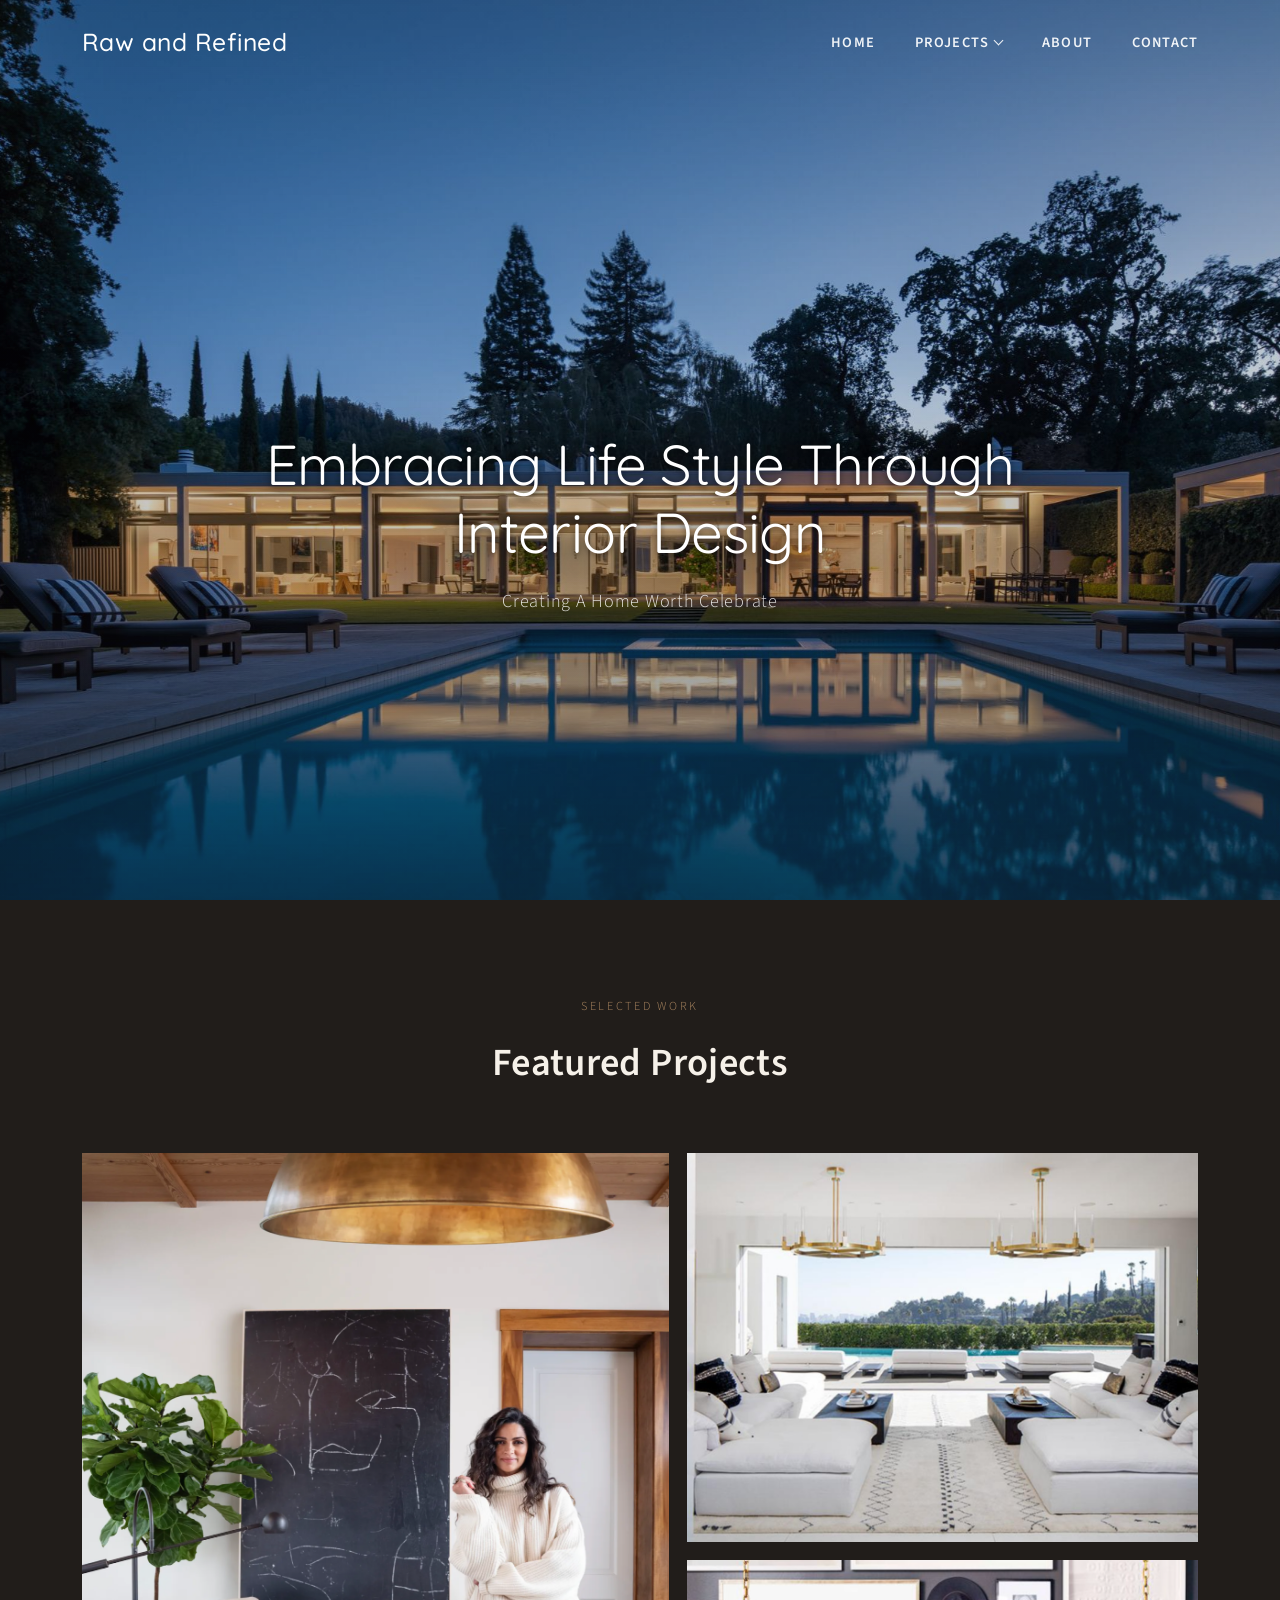
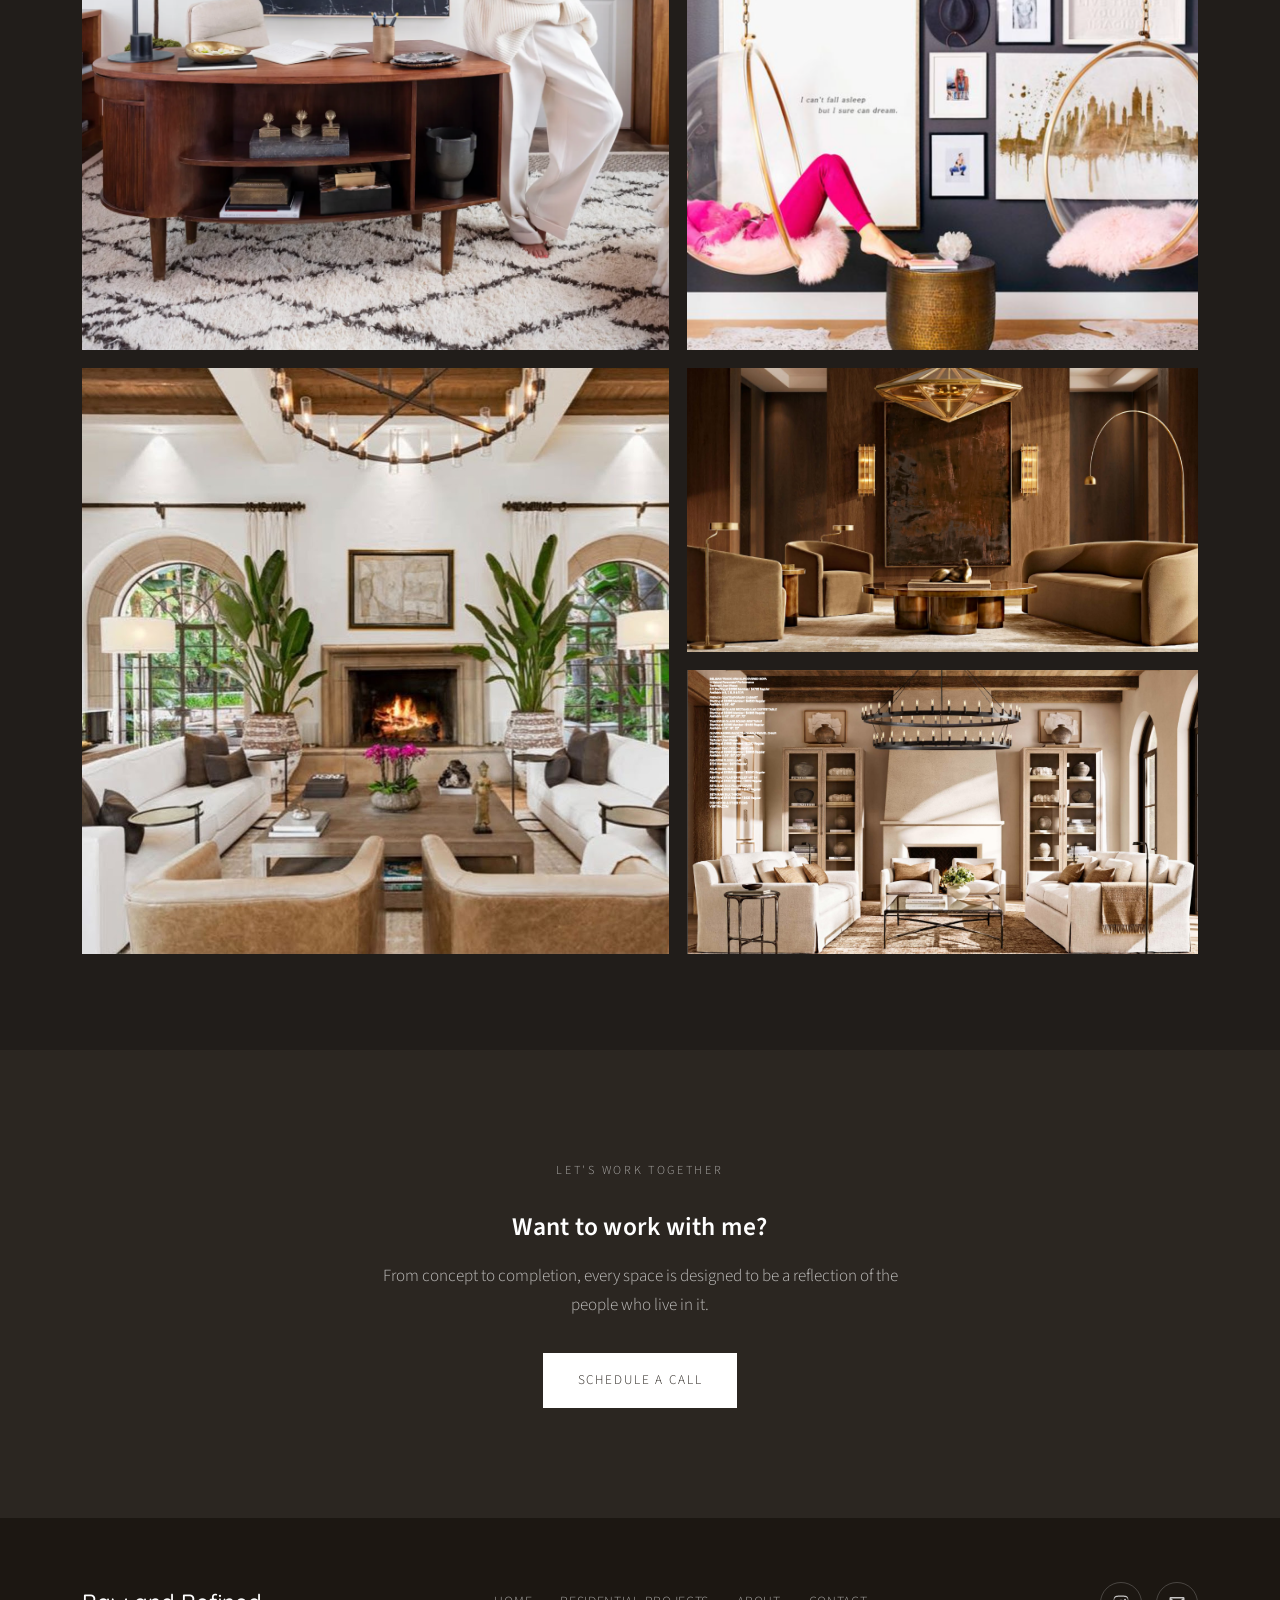
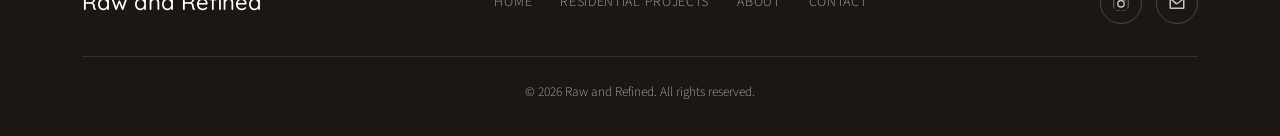
==== index.html @ 06f258f5 "Initial commit: Raw and Refined site rebuild Self-hosted static rebuild of the Raw and Refined Googl" ====
<!DOCTYPE html>
<html lang="en">
<head>
<meta charset="UTF-8">
<meta name="viewport" content="width=device-width, initial-scale=1.0">
<title>Raw and Refined | Interior Design</title>
<meta name="description" content="Raw and Refined — interior design studio creating homes worth celebrating. Residential design, styling, and set design.">
<link rel="icon" type="image/png" href="assets/img/favicon.png">
<link rel="stylesheet" href="assets/css/style.css?v=1788141513">
</head>
<body class="home-page">

<header class="site-header">
  <div class="container nav-inner">
    <a href="index.html" class="brand">Raw and Refined</a>
    <button class="menu-btn" aria-label="Toggle menu"><span></span></button>
    <nav>
      <ul class="nav-links">
        <li><a href="index.html">Home</a></li>
        <li class="nav-item-has-children">
          <a href="projects/index.html">Projects</a>
          <ul class="submenu">
            <li><a href="projects/villa-mariposa.html">Villa Mariposa</a></li>
            <li><a href="projects/anderson-residence.html">Anderson Residence</a></li>
            <li><a href="projects/camila-mcconaughey.html">Camila McConaughey</a></li>
            <li><a href="projects/casa-bella.html">Casa Bella</a></li>
            <li><a href="projects/catalogue-set-design.html">Catalogue Set Design</a></li>
          </ul>
        </li>
        <li><a href="about.html">About</a></li>
        <li><a href="contact.html">Contact</a></li>
      </ul>
    </nav>
  </div>
</header>

<section class="hero">
  <div class="hero-bg" style="background-image:url('assets/img/home/hero.jpg');"></div>
  <div class="container hero-inner">
    <h1 class="reveal-line reveal-h1">Embracing Life Style Through Interior Design</h1>
    <p class="hero-sub reveal-line reveal-sub">Creating A Home Worth Celebrate</p>
    <a href="contact.html" class="btn btn-light reveal-line reveal-cta">Want to work with me? Schedule a call</a>
  </div>
  <div class="hero-scroll" aria-hidden="true">&darr;</div>
</section>

<section>
  <div class="container">
    <div class="section-head">
      <p class="eyebrow">Selected Work</p>
      <h2>Featured Projects</h2>
    </div>
    <div class="grid-gallery">
      <div class="gg-row">
        <a class="gg-tall" href="projects/camila-mcconaughey.html"><img src="assets/img/gallery/home-1.jpg" alt="Camila McConaughey"></a>
        <div class="gg-stack">
          <a href="projects/casa-bella.html"><img src="assets/img/gallery/home-2.jpg" alt="Casa Bella"></a>
          <a href="projects/index.html"><img src="assets/img/gallery/home-3.jpg" alt="All Residential Projects"></a>
        </div>
      </div>
      <div class="gg-row">
        <div class="gg-stack">
          <a href="projects/catalogue-set-design.html"><img src="assets/img/gallery/home-4.jpg" alt="Catalogue Set Design"></a>
          <a href="projects/catalogue-set-design.html"><img src="assets/img/gallery/home-5.jpg" alt="Catalogue Set Design"></a>
        </div>
        <a class="gg-tall" href="projects/villa-mariposa.html"><img src="assets/img/gallery/home-6.jpg" alt="Villa Mariposa"></a>
      </div>
    </div>
  </div>
</section>

<section class="cta-band">
  <div class="container">
    <p class="eyebrow" style="color:rgba(255,255,255,0.6);">Let's Work Together</p>
    <h2>Want to work with me?</h2>
    <p>From concept to completion, every space is designed to be a reflection of the people who live in it.</p>
    <a href="contact.html" class="btn btn-light">Schedule a call</a>
  </div>
</section>

<footer class="site-footer">
  <div class="container">
    <div class="footer-inner">
      <div class="footer-brand">Raw and Refined</div>
      <ul class="footer-links">
        <li><a href="index.html">Home</a></li>
        <li><a href="projects/index.html">Residential Projects</a></li>
        <li><a href="about.html">About</a></li>
        <li><a href="contact.html">Contact</a></li>
      </ul>
      <div class="footer-social">
        <a class="icon-link" href="https://www.instagram.com/fabglamiedputri/" target="_blank" rel="noopener" aria-label="Instagram">
          <svg viewBox="0 0 24 24"><path d="M12 2.16c3.2 0 3.58.01 4.85.07 1.17.05 1.8.25 2.23.41.56.22.96.48 1.38.9.42.42.68.82.9 1.38.16.42.36 1.06.41 2.23.06 1.27.07 1.65.07 4.85s-.01 3.58-.07 4.85c-.05 1.17-.25 1.8-.41 2.23-.22.56-.48.96-.9 1.38-.42.42-.82.68-1.38.9-.42.16-1.06.36-2.23.41-1.27.06-1.65.07-4.85.07s-3.58-.01-4.85-.07c-1.17-.05-1.8-.25-2.23-.41-.56-.22-.96-.48-1.38-.9-.42-.42-.68-.82-.9-1.38-.16-.42-.36-1.06-.41-2.23-.06-1.27-.07-1.65-.07-4.85s.01-3.58.07-4.85c.05-1.17.25-1.8.41-2.23.22-.56.48-.96.9-1.38.42-.42.82-.68 1.38-.9.42-.16 1.06-.36 2.23-.41C8.42 2.17 8.8 2.16 12 2.16zm0 1.62c-3.14 0-3.5.01-4.74.07-1.03.05-1.6.22-1.97.36-.5.19-.85.42-1.22.8-.38.37-.6.72-.8 1.22-.14.37-.3.94-.36 1.97-.06 1.24-.07 1.6-.07 4.74s.01 3.5.07 4.74c.05 1.03.22 1.6.36 1.97.19.5.42.85.8 1.22.37.38.72.6 1.22.8.37.14.94.3 1.97.36 1.24.06 1.6.07 4.74.07s3.5-.01 4.74-.07c1.03-.05 1.6-.22 1.97-.36.5-.19.85-.42 1.22-.8.38-.37.6-.72.8-1.22.14-.37.3-.94.36-1.97.06-1.24.07-1.6.07-4.74s-.01-3.5-.07-4.74c-.05-1.03-.22-1.6-.36-1.97-.19-.5-.42-.85-.8-1.22a3.27 3.27 0 0 0-1.22-.8c-.37-.14-.94-.3-1.97-.36-1.24-.06-1.6-.07-4.74-.07zm0 4.05a5.17 5.17 0 1 1 0 10.34 5.17 5.17 0 0 1 0-10.34zm0 8.53a3.36 3.36 0 1 0 0-6.72 3.36 3.36 0 0 0 0 6.72zm6.58-8.74a1.21 1.21 0 1 1-2.42 0 1.21 1.21 0 0 1 2.42 0z"/></svg>
        </a>
        <a class="icon-link" href="mailto:putri@rawandrefinedco.com" aria-label="Email">
          <svg viewBox="0 0 24 24"><path d="M2 5.5A1.5 1.5 0 0 1 3.5 4h17A1.5 1.5 0 0 1 22 5.5v13a1.5 1.5 0 0 1-1.5 1.5h-17A1.5 1.5 0 0 1 2 18.5v-13zm2.2.5 7.36 5.75a.7.7 0 0 0 .88 0L19.8 6H4.2zM20 7.9l-6.98 5.46a2.7 2.7 0 0 1-3.34 0L4 7.9V18h16V7.9z"/></svg>
        </a>
      </div>
    </div>
    <div class="footer-bottom">&copy; 2026 Raw and Refined. All rights reserved.</div>
  </div>
</footer>

<script src="assets/js/main.js?v=1788141513"></script>
</body>
</html>
---- assets/css/style.css ----
/* Raw and Refined — Interior Design
   Self-hosted rebuild of the Google Sites original. */

@import url('https://fonts.googleapis.com/css2?family=Quicksand:wght@300;400;500;600;700&family=Source+Sans+Pro:wght@400;600;700&display=swap');

:root {
  --color-bg: #faf7f2;
  --color-bg-alt: #f1ebe1;
  --color-text: #2b2621;
  --color-text-soft: #6b6259;
  --color-line: #e2d9cb;
  --color-accent: #a9855f;
  --color-overlay: rgba(20, 16, 12, 0.38);
  --font-display: 'Quicksand', -apple-system, 'Segoe UI', sans-serif;
  --font-body: 'Source Sans Pro', -apple-system, 'Segoe UI', sans-serif;
  --container: 1180px;
  --nav-height: 84px;
}

* { box-sizing: border-box; }

html { scroll-behavior: smooth; font-size: 17px; }

body {
  margin: 0;
  background: var(--color-bg);
  color: var(--color-text);
  font-family: var(--font-body);
  font-weight: 300;
  line-height: 1.7;
  -webkit-font-smoothing: antialiased;
}

body.home-page { background: #211d1a; }
body.home-page .section-head h2 { color: #f6f1e9; }
body.home-page .section-head .eyebrow { color: var(--color-accent); }

img { max-width: 100%; display: block; }

a { color: inherit; text-decoration: none; }

.container {
  max-width: var(--container);
  margin: 0 auto;
  padding: 0 32px;
}

h1, h2, h3, h4 {
  font-family: var(--font-body);
  font-weight: 600;
  letter-spacing: 0.01em;
  margin: 0 0 0.5em;
}

h1 {
  font-family: var(--font-display);
  font-weight: 400;
  letter-spacing: -0.01em;
}

p { margin: 0 0 1.2em; }

.eyebrow {
  font-family: var(--font-body);
  font-size: 0.72rem;
  letter-spacing: 0.22em;
  text-transform: uppercase;
  color: var(--color-accent);
}

/* ---------- Header / Nav ---------- */

.site-header {
  position: fixed;
  top: 0; left: 0; right: 0;
  z-index: 100;
  height: var(--nav-height);
  display: flex;
  align-items: center;
  transition: background 0.35s ease, box-shadow 0.35s ease;
}

.site-header.is-solid,
.site-header.is-open {
  background: rgba(0, 0, 0, 0.8);
  box-shadow: none;
  backdrop-filter: blur(8px);
}

.nav-inner {
  width: 100%;
  display: flex;
  align-items: center;
  justify-content: space-between;
}

.brand {
  font-family: var(--font-display);
  font-size: 1.45rem;
  font-weight: 500;
  letter-spacing: 0.02em;
  color: #fff;
  transition: color 0.35s ease;
}

.nav-links {
  display: flex;
  align-items: center;
  gap: 40px;
  list-style: none;
  margin: 0; padding: 0;
}

.nav-links a, .nav-toggle-label {
  font-size: 0.85rem;
  font-weight: 600;
  letter-spacing: 0.08em;
  text-transform: uppercase;
  color: #fff;
  transition: color 0.35s ease, opacity 0.2s ease;
  opacity: 0.92;
}

@media (min-width: 881px) {
  .site-header.is-solid .submenu a,
  .site-header.is-open .submenu a { color: #f1ebe1; }
}

.nav-links a:hover { opacity: 1; color: var(--color-accent); }

.nav-item-has-children { position: relative; }

.nav-item-has-children > a::after {
  content: '';
  display: inline-block;
  width: 6px; height: 6px;
  margin-left: 6px;
  border-right: 1px solid currentColor;
  border-bottom: 1px solid currentColor;
  transform: translateY(-3px) rotate(45deg);
}

.submenu {
  position: absolute;
  top: 100%;
  left: -20px;
  min-width: 230px;
  padding: 14px 0;
  margin: 14px 0 0;
  list-style: none;
  background: #211c17;
  box-shadow: 0 18px 40px rgba(0,0,0,0.25);
  opacity: 0;
  visibility: hidden;
  transform: translateY(8px);
  transition: opacity 0.25s ease, transform 0.25s ease, visibility 0.25s ease;
}
.submenu li { margin: 0; padding: 0; }

.nav-item-has-children:hover .submenu,
.nav-item-has-children:focus-within .submenu,
.nav-item-has-children.is-open .submenu {
  opacity: 1;
  visibility: visible;
  transform: translateY(0);
}

.submenu a {
  display: block;
  padding: 10px 24px;
  color: #f1ebe1;
  opacity: 0.85;
  font-size: 0.8rem;
}
.submenu a:hover { opacity: 1; color: var(--color-accent); background: rgba(255,255,255,0.04); }

.nav-toggle {
  display: none;
}

/* Mobile nav */
.menu-btn {
  display: none;
  width: 26px; height: 20px;
  position: relative;
  background: none; border: 0; cursor: pointer;
  z-index: 110;
}
.menu-btn span, .menu-btn::before, .menu-btn::after {
  content: '';
  position: absolute; left: 0; right: 0;
  height: 1.5px;
  background: #fff;
  transition: all 0.3s ease;
}
.menu-btn::before { top: 0; }
.menu-btn span { top: 9px; }
.menu-btn::after { top: 18px; }

.site-header.is-open .menu-btn::before { transform: translateY(9px) rotate(45deg); }
.site-header.is-open .menu-btn span { opacity: 0; }
.site-header.is-open .menu-btn::after { transform: translateY(-9px) rotate(-45deg); }

@media (max-width: 880px) {
  .menu-btn { display: block; margin-left: auto; }
  .nav-links {
    position: fixed;
    top: var(--nav-height); left: 0; right: 0;
    height: calc(100vh - var(--nav-height));
    background: rgba(0, 0, 0, 0.8);
    backdrop-filter: blur(8px);
    flex-direction: column;
    align-items: flex-start;
    gap: 0;
    padding: 12px 32px 40px;
    transform: translateX(100%);
    transition: transform 0.35s ease;
    overflow-y: auto;
  }
  .site-header.is-open .nav-links { transform: translateX(0); }
  .nav-links li { width: 100%; border-bottom: 1px solid rgba(255,255,255,0.15); }
  .nav-links a, .nav-toggle-label { display: block; padding: 16px 0; }
  .submenu {
    position: static; opacity: 1; visibility: visible; transform: none;
    background: none; box-shadow: none; margin: 0 0 8px; padding: 0;
    display: block;
  }
  .submenu li { border-bottom: none; width: auto; }
  .submenu a { color: #f1ebe1; padding: 12px 24px; opacity: 0.9; }
  .submenu a:hover { opacity: 1; }
  .nav-item-has-children > a::after { display: none; }
}

/* ---------- Hero ---------- */

.hero {
  position: relative;
  height: 100vh;
  min-height: 560px;
  display: flex;
  align-items: flex-end;
  overflow: hidden;
  color: #fff;
}

.hero-bg {
  position: absolute; inset: 0;
  z-index: 0;
  background-size: cover;
  background-position: center;
  opacity: 0;
  transform: scale(1);
  animation: heroFadeIn 2.2s ease-out forwards, heroZoomIn 16s ease-out forwards;
}

@keyframes heroFadeIn {
  from { opacity: 0; }
  to { opacity: 1; }
}

@keyframes heroZoomIn {
  from { transform: scale(1); }
  to { transform: scale(1.15); }
}

.hero::before {
  content: '';
  position: absolute; inset: 0;
  z-index: 1;
  background: linear-gradient(180deg, rgba(15,12,9,0.35) 0%, rgba(15,12,9,0.15) 45%, rgba(15,12,9,0.55) 100%);
}

.hero-inner {
  position: relative;
  z-index: 2;
  width: 100%;
  padding-bottom: 96px;
  text-align: center;
}

.hero h1 {
  font-size: clamp(2.1rem, 4.4vw, 3.6rem);
  font-weight: 400;
  line-height: 1.2;
  max-width: 820px;
  margin: 0 auto 0.35em;
  text-shadow: 0 2px 6px rgba(0,0,0,0.5), 0 10px 30px rgba(0,0,0,0.45);
}

.hero p.hero-sub {
  font-family: var(--font-body);
  font-size: calc(0.95rem + 2px);
  letter-spacing: 0.04em;
  color: rgba(255,255,255,0.85);
  margin-bottom: 2em;
  text-shadow: 0 2px 6px rgba(0,0,0,0.55), 0 6px 20px rgba(0,0,0,0.4);
}

.reveal-line {
  opacity: 0;
  transform: translateY(28px);
}
.hero .reveal-line {
  transition-property: opacity, transform;
  transition-timing-function: cubic-bezier(0.16, 1, 0.3, 1);
}
.hero .reveal-h1 { transition-duration: 1.5s; }
.hero .reveal-sub { transition-duration: 2s; }
.hero .reveal-cta {
  transition-property: opacity, transform, background, color;
  transition-duration: 1.5s, 1.5s, 0.3s, 0.3s;
  transition-timing-function: cubic-bezier(0.16, 1, 0.3, 1), cubic-bezier(0.16, 1, 0.3, 1), ease, ease;
}
.reveal-line.is-visible {
  opacity: 1;
  transform: translateY(0);
}

.hero-scroll {
  position: absolute;
  z-index: 2;
  bottom: 34px; left: 50%;
  transform: translateX(-50%);
  width: 34px; height: 34px;
  border: 1px solid rgba(255,255,255,0.6);
  border-radius: 50%;
  display: flex; align-items: center; justify-content: center;
  animation: bob 2.4s ease-in-out infinite;
  opacity: 0;
  transition: opacity 1s ease;
}
.hero-scroll.is-visible { opacity: 1; }
@keyframes bob { 0%,100% { transform: translate(-50%,0); } 50% { transform: translate(-50%,6px); } }

/* Page (non-hero) header banner for interior pages */
.page-banner {
  height: 50vh;
  min-height: 420px;
  position: relative;
  background-size: cover;
  background-position: center;
  display: flex;
  align-items: center;
  color: #fff;
}
.page-banner::before {
  content: '';
  position: absolute; inset: 0;
  background: linear-gradient(180deg, rgba(15,12,9,0.3) 0%, rgba(15,12,9,0.58) 100%);
}
.page-banner-inner { position: relative; padding-top: var(--nav-height); text-align: center; width: 100%; }
.page-banner .eyebrow { color: rgba(255,255,255,0.75); font-weight: 600; }
.page-banner h1 {
  display: inline-block;
  font-size: clamp(2rem, 4vw, 3rem);
  font-weight: 600;
  border: 2px solid rgba(255,255,255,0.85);
  padding: 22px 40px;
  margin: 0 0 0.6em;
}
.page-banner .meta {
  display: flex; gap: 28px; flex-wrap: wrap; justify-content: center;
  font-size: 0.78rem; font-weight: 600; letter-spacing: 0.1em; text-transform: uppercase;
  color: #fff; margin-top: 14px;
}

/* ---------- Buttons ---------- */

.btn {
  display: inline-block;
  padding: 15px 34px;
  border: 1px solid currentColor;
  font-size: 0.78rem;
  letter-spacing: 0.14em;
  text-transform: uppercase;
  transition-property: background, color;
  transition-duration: 0.3s;
  transition-timing-function: ease;
}
.btn-light { color: var(--color-text); background: #fff; border-color: #fff; }
.hero .btn-light { box-shadow: 0 4px 20px rgba(0,0,0,0.35); }
.btn-light:hover { background: transparent; color: #fff; border-color: #fff; }
.btn-dark { color: var(--color-text); border-color: var(--color-text); }
.btn-dark:hover { background: var(--color-text); color: var(--color-bg); }

/* ---------- Sections ---------- */

section { padding: 96px 0; }
.section-tight { padding: 64px 0; }
.section-alt { background: var(--color-bg-alt); }

.section-head { max-width: 640px; margin: 0 auto 56px; text-align: center; }
.section-head h2 { font-size: clamp(1.8rem, 3vw, 2.5rem); }

/* Gallery grid on home — masonry: one tall image beside a stacked pair */
.grid-gallery {
  display: flex;
  flex-direction: column;
  gap: 18px;
}
.gg-row {
  display: flex;
  gap: 18px;
  align-items: stretch;
}
.gg-row:nth-child(even) { flex-direction: row-reverse; }
.gg-tall {
  flex: 1.15;
  position: relative;
  display: block;
  overflow: hidden;
}
.gg-stack {
  flex: 1;
  display: flex;
  flex-direction: column;
  gap: 18px;
}
.gg-stack a {
  flex: 1;
  position: relative;
  display: block;
  overflow: hidden;
  min-height: 0;
}
.grid-gallery img {
  width: 100%; height: 100%; object-fit: cover;
  transition: transform 0.6s ease;
}
.grid-gallery a:hover img { transform: scale(1.06); }

@media (max-width: 720px) {
  .gg-row, .gg-row:nth-child(even) { flex-direction: column; }
  .gg-stack { flex-direction: row; }
}

/* Project cards (projects index) */
.project-grid {
  display: grid;
  grid-template-columns: repeat(2, 1fr);
  gap: 40px 32px;
}
.project-card { display: block; }
.project-card .thumb {
  aspect-ratio: 3/2;
  overflow: hidden;
  margin-bottom: 20px;
}
.project-card img { width: 100%; height: 100%; object-fit: cover; transition: transform 0.6s ease; }
.project-card:hover img { transform: scale(1.05); }
.project-card h3 { font-size: 1.5rem; margin-bottom: 0.2em; }
.project-card .loc { font-size: 0.78rem; letter-spacing: 0.08em; text-transform: uppercase; color: var(--color-text-soft); }

@media (max-width: 720px) {
  .project-grid { grid-template-columns: 1fr; }
}

/* Project detail body */
.project-copy {
  max-width: 760px;
  margin: 0 auto 64px;
}
.project-copy p { color: var(--color-text-soft); font-size: 1.02rem; }

.reveal-on-scroll {
  opacity: 0;
  transform: translateY(28px);
  transition: opacity 0.7s ease, transform 0.7s ease;
}
.reveal-on-scroll.is-visible {
  opacity: 1;
  transform: translateY(0);
}

.project-photos {
  display: flex;
  flex-direction: column;
  gap: 24px;
}
.project-photos img { width: 100%; }

@media (max-width: 720px) {
  .project-photos { gap: 14px; }
}

/* CTA band */
.cta-band {
  text-align: center;
  padding: 110px 0;
  background: var(--color-text);
  color: #fff;
}
.cta-band h2 { color: #fff; }
.cta-band p { color: rgba(255,255,255,0.7); max-width: 520px; margin: 0 auto 2em; }

/* About page */
.about-block { max-width: 760px; margin: 0 auto; }
.about-block h3 { font-size: 1.6rem; margin-top: 1.6em; }
.about-block p { color: var(--color-text-soft); }

/* Contact / bio page */
.bio-layout {
  display: grid;
  grid-template-columns: 220px 1fr;
  gap: 56px;
  align-items: start;
}
.bio-layout-single { grid-template-columns: 1fr; max-width: 760px; }
.career-logo {
  width: 88px;
  margin-bottom: 12px;
}
.bio-name { font-size: 2rem; margin-bottom: 0.1em; }
.bio-title { color: var(--color-accent); font-size: 0.85rem; letter-spacing: 0.08em; text-transform: uppercase; margin-bottom: 1.4em; }
.bio-block p { color: var(--color-text-soft); }
.contact-links { display: flex; gap: 18px; margin-top: 1.6em; }
.icon-link {
  width: 42px; height: 42px;
  border: 1px solid var(--color-line);
  border-radius: 50%;
  display: flex; align-items: center; justify-content: center;
  transition: background 0.3s ease, border-color 0.3s ease;
}
.icon-link:hover { background: var(--color-text); border-color: var(--color-text); }
.icon-link:hover svg { fill: #fff; }
.icon-link svg { width: 18px; height: 18px; fill: var(--color-text); transition: fill 0.3s ease; }

.timeline { margin-top: 2.4em; }
.timeline-row {
  display: grid;
  grid-template-columns: 130px 1fr;
  gap: 24px;
  padding: 20px 0;
  border-top: 1px solid var(--color-line);
}
.timeline-row:last-child { border-bottom: 1px solid var(--color-line); }
.timeline-year { font-family: var(--font-display); font-size: 1.1rem; color: var(--color-accent); }
.timeline-row h4 { margin: 0 0 0.2em; font-size: 1.05rem; }
.timeline-row p { margin: 0; color: var(--color-text-soft); font-size: 0.95rem; }

@media (max-width: 720px) {
  .bio-layout { grid-template-columns: 1fr; }
  .timeline-row { grid-template-columns: 90px 1fr; }
}

/* ---------- Footer ---------- */

.site-footer {
  background: #1c1712;
  color: rgba(255,255,255,0.6);
  padding: 64px 0 32px;
}
.footer-inner {
  display: flex;
  justify-content: space-between;
  align-items: center;
  flex-wrap: wrap;
  gap: 24px;
  padding-bottom: 32px;
  border-bottom: 1px solid rgba(255,255,255,0.1);
}
.footer-brand { font-family: var(--font-display); font-size: 1.3rem; font-weight: 500; color: #fff; }
.footer-links { display: flex; gap: 28px; list-style: none; margin: 0; padding: 0; font-size: 0.82rem; letter-spacing: 0.05em; text-transform: uppercase; }
.footer-links a:hover { color: var(--color-accent); }
.footer-social { display: flex; gap: 14px; }
.footer-social .icon-link { border-color: rgba(255,255,255,0.2); }
.footer-social .icon-link svg { fill: rgba(255,255,255,0.75); }
.footer-social .icon-link:hover { background: var(--color-accent); border-color: var(--color-accent); }
.footer-social .icon-link:hover svg { fill: #fff; }
.footer-bottom { padding-top: 24px; font-size: 0.78rem; text-align: center; }
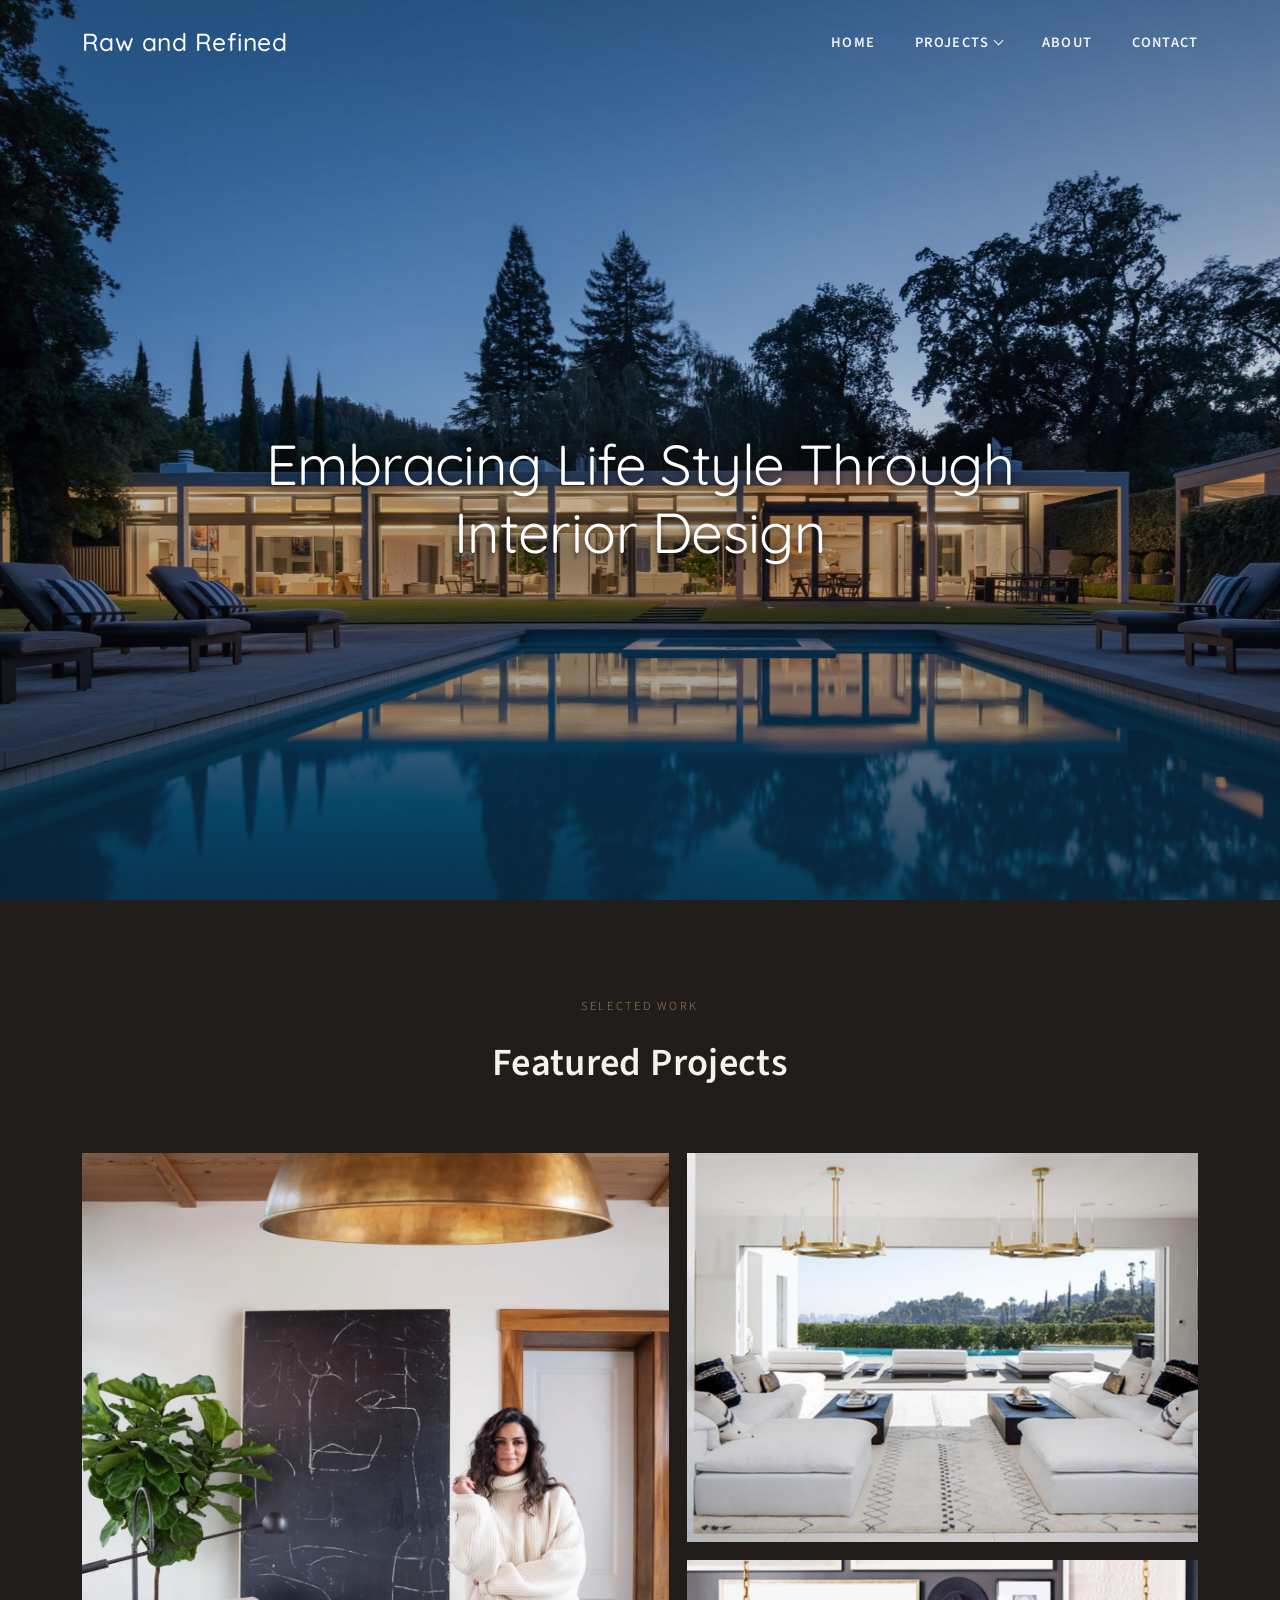
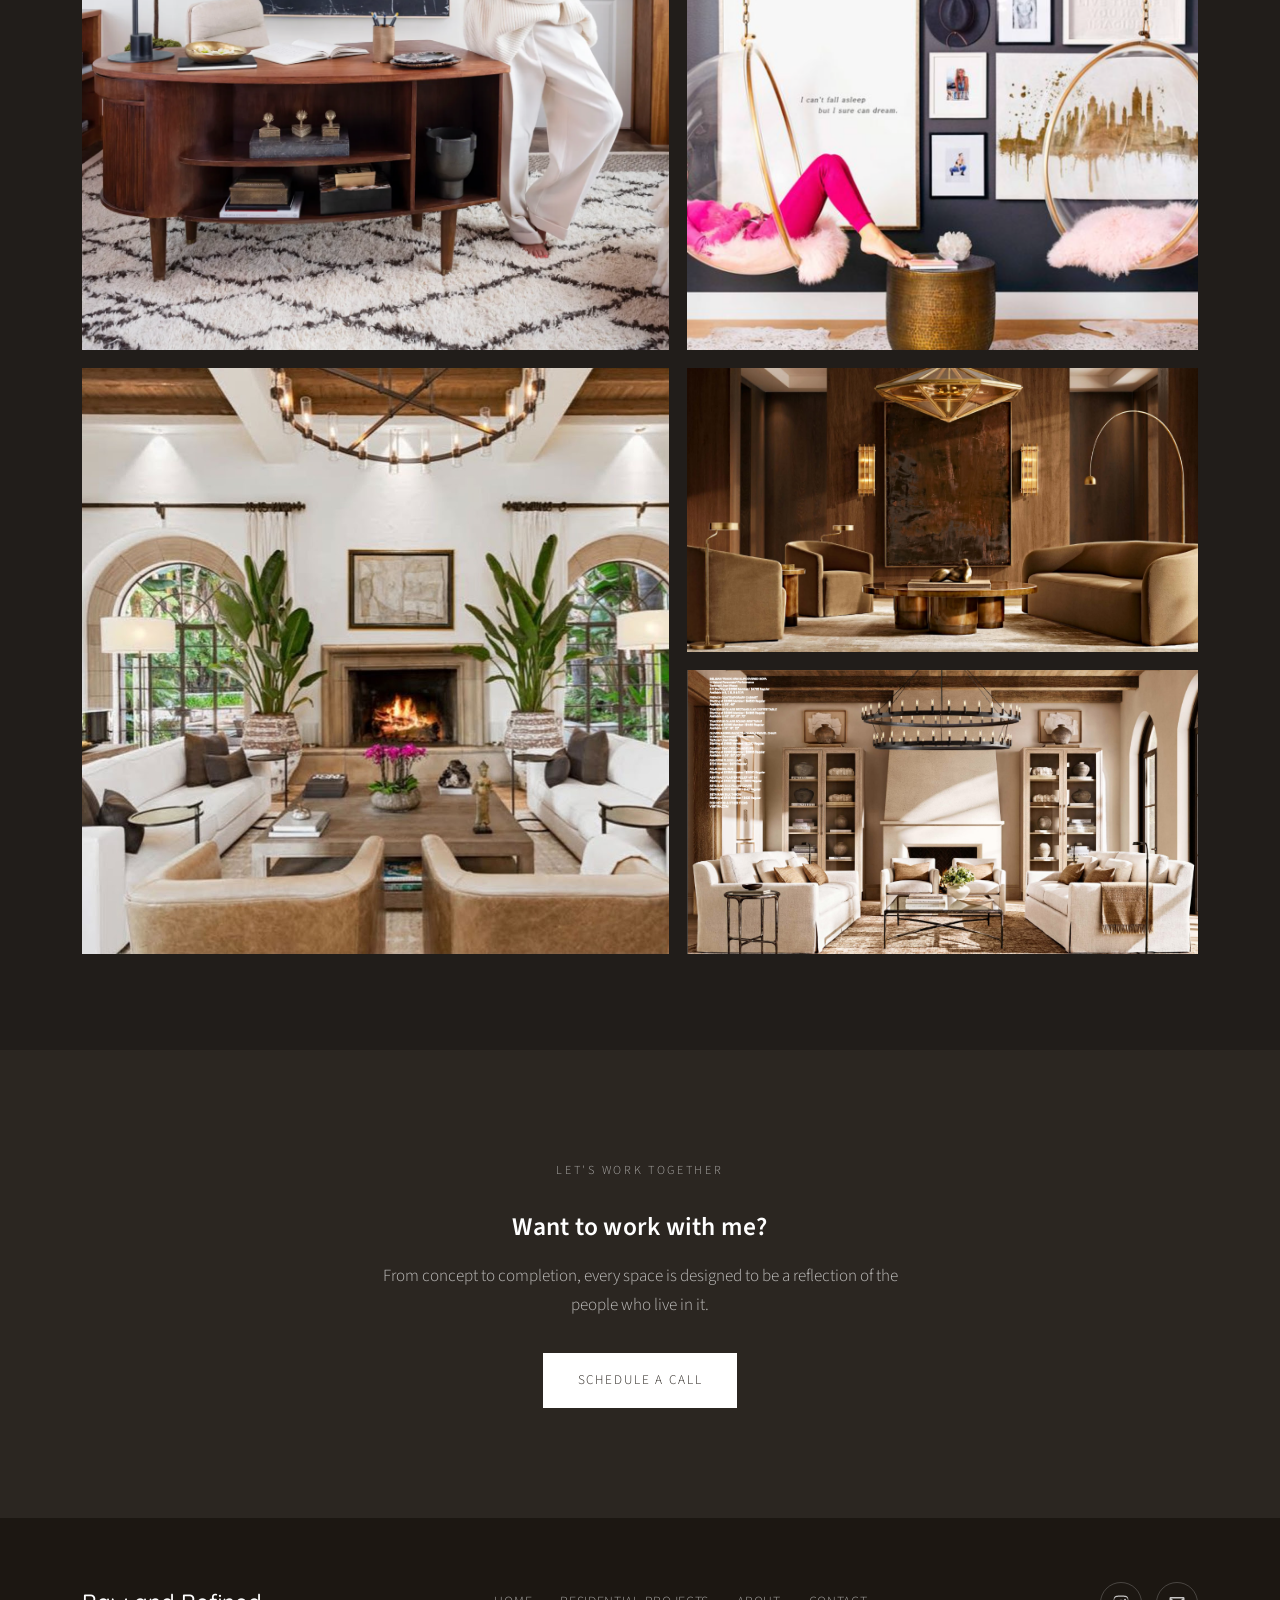
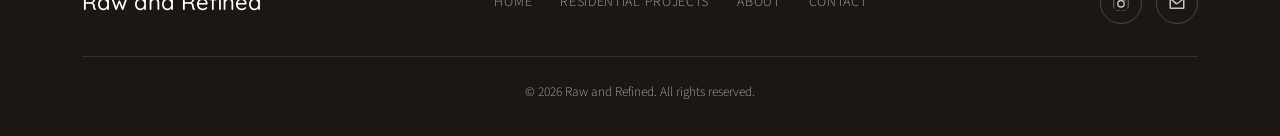
==== commit 3bfebe70: "Optimize Villa Mariposa images and reorganize source files Web images resized to 2000px/quality 82 (" ====
--- a/index.html
+++ b/index.html
@@ -6,7 +6,7 @@
 <title>Raw and Refined | Interior Design</title>
 <meta name="description" content="Raw and Refined — interior design studio creating homes worth celebrating. Residential design, styling, and set design.">
 <link rel="icon" type="image/png" href="assets/img/favicon.png">
-<link rel="stylesheet" href="assets/css/style.css?v=1788141513">
+<link rel="stylesheet" href="assets/css/style.css?v=1788717525">
 </head>
 <body class="home-page">
 
@@ -101,6 +101,6 @@
   </div>
 </footer>
 
-<script src="assets/js/main.js?v=1788141513"></script>
+<script src="assets/js/main.js?v=1788717525"></script>
 </body>
 </html>
